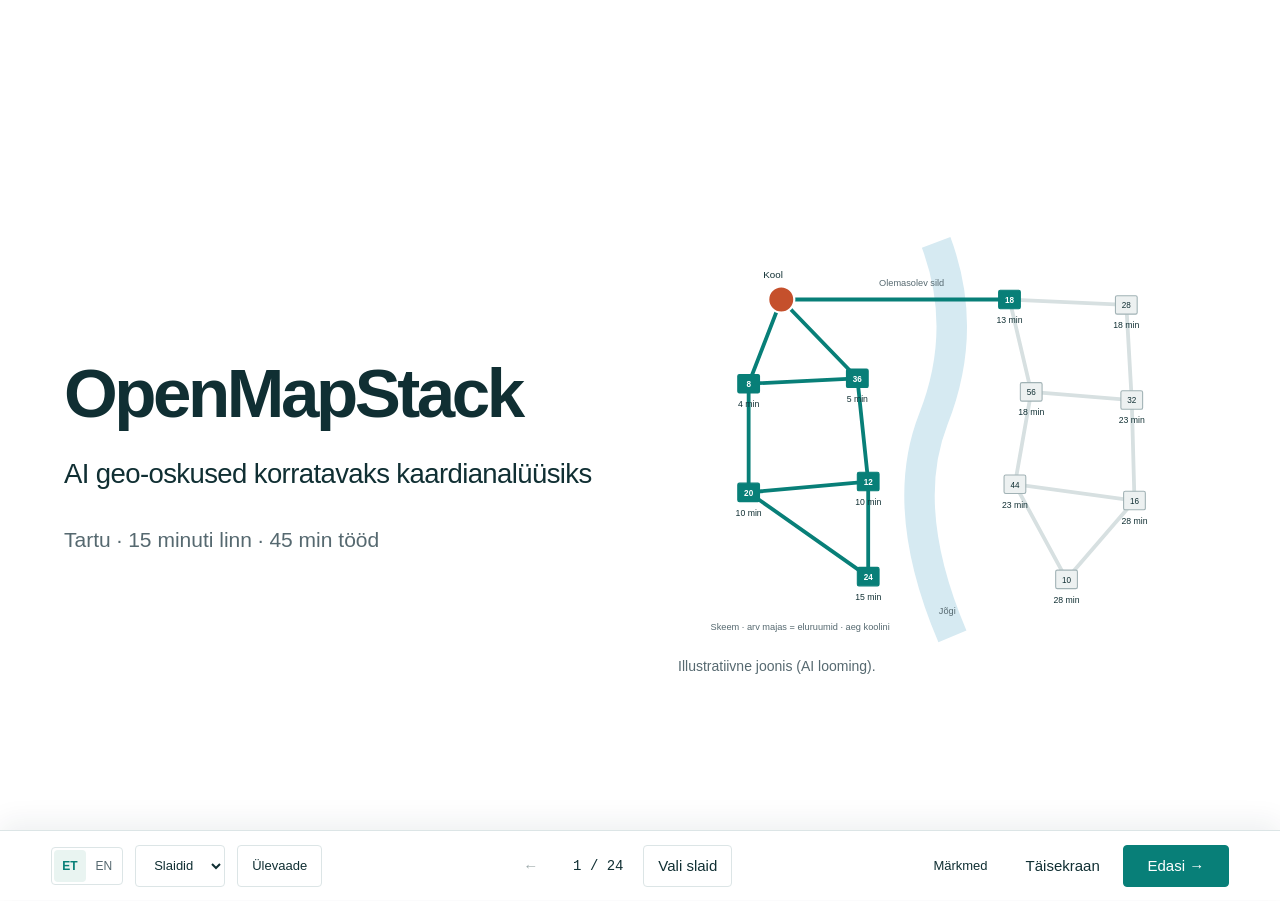
==== index.html @ 8eac8b62 "Hide presentation controls and share the slide overview" ====
<!DOCTYPE html>
<html lang="et">
<head>
<meta charset="utf-8">
<meta name="viewport" content="width=device-width, initial-scale=1">
<meta name="color-scheme" content="light">
<meta name="description" content="OpenMapStack: 45 minuti demo ja esitlus GIS-ekspertidele eesti ja inglise keeles.">
<title>OpenMapStack — korratav kaardianalüüs · 45 min</title>
<style>:root{--ink:#102f33;--muted:#566970;--teal:#087f78;--pale:#e9f4f1;--line:#dce5e6;--orange:#c5502c;--white:#fff;--soft:#f4f7f7;--mono:ui-monospace,SFMono-Regular,Consolas,monospace;font-family:Inter,"Segoe UI",Arial,sans-serif;color:var(--ink);background:var(--white);font-synthesis:none}
*{box-sizing:border-box}body{margin:0}button,input,select{font:inherit}button,a,input{touch-action:manipulation}button{cursor:pointer}button:disabled{cursor:default;opacity:.4}a{color:var(--teal);text-underline-offset:4px}button:focus-visible,a:focus-visible,input:focus-visible,summary:focus-visible{outline:3px solid var(--orange);outline-offset:4px}[hidden]{display:none!important}
#app{height:100dvh;min-height:380px;display:grid;grid-template-columns:minmax(0,1fr);grid-template-rows:minmax(0,1fr) 70px}#stage{min-width:0;overflow:auto;display:flex;align-items:center;justify-content:center;padding:38px 5vw 24px}.slide{width:100%;max-width:1550px;min-height:0;animation:enter .18s ease-out}.two>*,.cover>*{min-width:0}h1,h2,h3,p{margin:0}h1{font-size:clamp(48px,5.4vw,86px);line-height:1.04;letter-spacing:-.05em}h2{font-size:clamp(34px,3.65vw,60px);line-height:1.08;letter-spacing:-.04em;font-weight:720;margin-bottom:22px}h3{font-size:clamp(21px,1.8vw,29px);line-height:1.22;letter-spacing:-.025em}p,li{font-size:clamp(18px,1.6vw,25px);line-height:1.47}.lead{font-size:clamp(22px,2.15vw,35px);line-height:1.32;letter-spacing:-.022em}.sub{color:var(--muted)}.caption{font-size:14px;line-height:1.5;color:var(--muted);margin-top:12px}.note-line{font-size:18px;line-height:1.45;color:var(--muted);padding-top:18px;border-top:1px solid var(--line);margin-top:25px}.two{display:grid;grid-template-columns:1.05fr 1fr;gap:5vw;align-items:center}.two.wide{grid-template-columns:1.55fr 1fr;gap:3vw}.cover{display:grid;grid-template-columns:1.07fr 1fr;gap:3vw;align-items:center}.cover h1{margin-bottom:26px}.cover .lead{max-width:620px}.cover .sub{margin-top:32px;font-size:21px}.cover-map{width:100%;height:auto;max-height:620px}.big-question{font-size:clamp(40px,4.1vw,66px);line-height:1.12;letter-spacing:-.04em;max-width:1050px}.em{color:var(--teal)}.warning{color:var(--orange)}.huge{font-size:clamp(88px,10vw,154px);letter-spacing:-.065em;line-height:1;font-weight:720}.unit{font-size:clamp(25px,3vw,42px);font-weight:500;letter-spacing:-.025em}.list{list-style:none;padding:0;margin:0;display:grid;gap:24px}.list li{padding-bottom:20px;border-bottom:1px solid var(--line)}.list li:last-child{border:0;padding-bottom:0}.list strong{display:block;font-size:clamp(20px,1.8vw,29px);font-weight:650;margin-bottom:6px}.list span{color:var(--muted);font-size:clamp(17px,1.4vw,22px)}.flow{display:grid;grid-template-columns:repeat(4,1fr);gap:28px;margin:46px 0 36px}.flow.three{grid-template-columns:repeat(3,1fr)}.flow .step{position:relative}.flow .step:not(:last-child):after{content:'→';position:absolute;top:10px;right:0;color:var(--teal);font-size:30px}.step b.num{display:grid;place-items:center;width:52px;height:52px;border-radius:50%;background:var(--teal);color:white;font-size:23px;margin-bottom:24px}.step h3{margin-bottom:12px}.step p{font-size:21px;color:var(--muted);max-width:92%}.code{margin:0;background:var(--soft);padding:26px 30px;font-family:var(--mono);font-size:clamp(15px,1.25vw,20px);line-height:1.65;white-space:pre-wrap;overflow-wrap:anywhere;border-left:4px solid var(--teal)}.code .comment{color:var(--muted)}.code .key{color:var(--teal)}.prompt{font-size:clamp(20px,1.8vw,29px);line-height:1.5;background:var(--pale);padding:30px 36px;border-left:4px solid var(--teal)}.prompt p+p{margin-top:15px}.steps{display:grid;gap:18px}.step-row{display:grid;grid-template-columns:42px 1fr;gap:17px;align-items:start}.step-row b{width:36px;height:36px;display:grid;place-items:center;border-radius:50%;background:var(--teal);color:white}.step-row p{font-size:20px;color:var(--muted);margin-top:6px}.photo{display:block;width:100%;height:auto;border:1px solid var(--line);max-height:570px;object-fit:contain}.photo-button{padding:0;border:0;background:none;display:block;width:100%;cursor:zoom-in}.screenshot-frame{position:relative}.photo-label{font-size:15px;color:var(--muted);margin-bottom:9px}.demo-link{display:inline-flex;gap:12px;align-items:center;text-decoration:none;background:var(--teal);color:white;padding:14px 20px;font-size:18px;font-weight:600;border-radius:4px;margin-top:22px}.plain-link{font-size:16px;margin-top:15px;display:block}.table{width:100%;border-collapse:collapse;margin-top:24px}.table td,.table th{text-align:left;padding:15px 18px;border-bottom:1px solid var(--line);font-size:clamp(17px,1.45vw,22px);vertical-align:top}.table th{color:var(--muted);font-size:16px;font-weight:500}.table td:first-child{padding-left:0;font-weight:600}.table td:last-child{color:var(--muted)}.timeline{display:grid;gap:18px}.timeline-row{display:grid;grid-template-columns:100px 1fr;gap:20px;padding-bottom:18px;border-bottom:1px solid var(--line)}.timeline-row b{font-size:28px;color:var(--teal)}.timeline-row p{font-size:22px}.timeline-row small{display:block;font-size:17px;color:var(--muted);margin-top:4px}.schedule{display:flex;height:90px;margin:34px 0 20px;gap:5px}.schedule>div{background:var(--pale);padding:14px 18px;display:flex;flex-direction:column;justify-content:center;border-bottom:4px solid var(--teal)}.schedule>div:nth-child(2){background:var(--teal);color:white}.schedule>div:nth-child(3){background:var(--soft);border-color:var(--ink)}.schedule b{font-size:27px}.schedule span{font-size:17px}.network{width:100%;height:auto;max-height:470px;overflow:visible}.network .river{fill:none;stroke:#d6eaf2;stroke-width:56}.network .road{stroke:#d7e0e1;stroke-width:7;stroke-linecap:round}.network .reachable{stroke:var(--teal)}.network .bridge{stroke:var(--orange);stroke-dasharray:10 7}.network text{font-family:inherit;fill:var(--ink);font-size:18px}.network .house{fill:#edf1f1;stroke:#a1b2b5;stroke-width:2}.network .covered{fill:var(--teal);stroke:var(--teal)}.network .school{fill:var(--orange);stroke:white;stroke-width:4}.network .node-label{fill:white;font-size:15px;font-weight:bold}.network .legend{font-size:17px;fill:var(--muted)}.controls{display:grid;gap:16px;margin-top:22px}.range-row{display:flex;align-items:center;gap:20px}.range-row input{flex:1;min-width:60px;accent-color:var(--teal)}.range-row label{font-size:20px;white-space:nowrap}.check-row{display:flex;gap:12px;align-items:center;font-size:18px;line-height:1.4}.check-row input{width:19px;height:19px;accent-color:var(--teal)}.metric-line{font-size:19px;margin-top:10px;color:var(--muted)}.chart{width:100%;height:auto;max-height:400px;overflow:visible}.chart text{font-size:18px;fill:var(--muted);font-family:inherit}.chart .grid{stroke:var(--line);stroke-width:1}.chart .curve{fill:none;stroke:var(--teal);stroke-width:4}.chart .curve-bridge{fill:none;stroke:var(--orange);stroke-width:3;stroke-dasharray:8 5}.chart .cut{stroke:var(--orange);stroke-width:2;stroke-dasharray:6 5}.chart .marker{fill:var(--teal);stroke:white;stroke-width:3}.legend-row{font-size:16px;display:flex;gap:20px;align-items:center;margin-bottom:12px;color:var(--muted)}.legend-row span:before{content:'';display:inline-block;width:24px;height:3px;background:var(--teal);vertical-align:middle;margin-right:9px}.legend-row .alt:before{background:var(--orange)}.status-list{display:grid;gap:17px}.status-row{display:grid;grid-template-columns:150px 1fr;gap:25px;border-bottom:1px solid var(--line);padding:14px 0}.status-row b{font-family:var(--mono);font-size:19px}.status-row p{font-size:21px;color:var(--muted)}.costs{display:grid;grid-template-columns:repeat(3,1fr);gap:35px;margin:32px 0}.costs .huge{font-size:clamp(54px,6vw,94px)}.costs p{font-size:20px;margin-top:16px;color:var(--muted)}.quote{font-size:clamp(34px,3.8vw,60px);line-height:1.17;letter-spacing:-.04em;max-width:1200px}.source-links{display:grid;gap:12px;margin-top:30px}.source-links a{font-size:20px}.discussion{display:grid;grid-template-columns:repeat(3,1fr);gap:36px;margin-top:36px}.discussion h3{margin-bottom:15px}.discussion p{font-size:21px;color:var(--muted)}
footer{border-top:1px solid var(--line);display:flex;align-items:center;gap:12px;padding:0 4vw;background:white;z-index:4}.brand{font-size:16px;font-weight:700;letter-spacing:-.03em}.meta{margin-left:24px;font-size:13px;color:var(--muted)}.nav-center{display:flex;align-items:center;gap:12px;margin-left:auto}.nav-right{display:flex;gap:8px;margin-left:auto}.btn{border:1px solid var(--line);background:white;color:var(--ink);padding:10px 14px;border-radius:4px;font-size:15px;font-weight:500;min-height:42px;white-space:nowrap}.btn:hover{background:var(--soft)}.btn.primary{background:var(--teal);color:white;border-color:var(--teal);min-width:106px}.btn.primary:hover{background:#076d66}.btn.quiet{border-color:transparent}.counter{font-family:var(--mono);font-size:14px;min-width:66px;text-align:center}.progress{position:fixed;bottom:0;left:0;height:3px;background:var(--teal);transition:width .2s;z-index:5}.live{position:absolute;width:1px;height:1px;overflow:hidden;clip-path:inset(50%)}dialog{border:1px solid var(--line);border-radius:6px;padding:28px;color:var(--ink);width:min(740px,92vw);max-height:86dvh;background:white}dialog::backdrop{background:rgb(9 35 40 / .48)}dialog h2{font-size:30px;margin-bottom:8px}.dialog-head{display:flex;align-items:start;gap:20px;justify-content:space-between}.chooser-list{list-style:none;padding:0;margin:20px 0 0;display:grid;gap:4px}.chooser-list button{width:100%;display:grid;grid-template-columns:36px 1fr auto;gap:14px;align-items:center;text-align:left;padding:11px 13px;border:0;border-radius:4px;background:white;font-size:16px;color:var(--ink)}.chooser-list button:hover{background:var(--soft)}.chooser-list button[aria-current=true]{background:var(--pale);color:var(--teal)}.chooser-list small{color:var(--muted);font-size:12px}.chooser-section{font-size:12px;color:var(--muted);margin:20px 12px 8px;text-transform:uppercase;letter-spacing:.1em}.notes-panel{position:fixed;right:0;bottom:70px;top:0;width:min(550px,95vw);z-index:6;padding:30px;background:#f4f7f7;border-left:1px solid var(--line);overflow:auto;box-shadow:-10px 0 40px rgb(16 47 51 / .12)}.notes-panel h3{margin-top:20px}.notes-panel p,.notes-panel li{font-size:17px;line-height:1.6}.notes-panel ul{padding-left:22px}.notes-panel .note-time{font-family:var(--mono);font-size:14px;color:var(--teal);margin:15px 0}.notes-panel .hint{font-size:13px;color:var(--muted);margin-top:28px}.notes-toggle{font-size:13px}.lightbox{width:96vw;max-width:1700px;padding:14px}.lightbox img{width:100%;max-height:79dvh;object-fit:contain}.lightbox .dialog-head{align-items:center;margin-bottom:10px}.lightbox p{font-size:14px}.toast{position:fixed;left:50%;bottom:86px;transform:translateX(-50%);z-index:10;background:var(--ink);color:white;padding:13px 20px;border-radius:4px;font-size:15px;max-width:90vw;text-align:center}
@keyframes enter{from{opacity:.6;transform:translateY(5px)}to{opacity:1;transform:none}}@media(prefers-reduced-motion:reduce){*,*:before,*:after{animation:none!important;transition:none!important}}
@media(max-width:1000px){#stage{padding:28px 4vw}.meta{display:none}.cover{gap:20px}.flow{gap:20px;margin:30px 0}.flow .step:not(:last-child):after{right:-5px}.step p{font-size:17px}.code{padding:20px}.list{gap:18px}.photo{max-height:440px}.discussion p{font-size:18px}.status-row{grid-template-columns:130px 1fr}.network{max-height:380px}footer{padding:0 3vw;gap:6px}.nav-center{gap:5px}.nav-right{gap:4px}.btn{padding:9px 11px}.notes-toggle{display:none}}
@media(max-width:700px){#app{grid-template-rows:minmax(0,1fr) 62px}#stage{display:block;padding:28px 23px}.cover,.two,.two.wide{grid-template-columns:1fr;gap:25px}.cover-map{max-height:280px}.cover .sub{margin-top:22px;font-size:17px}h1{font-size:49px}h2{font-size:35px;margin-bottom:20px}.lead{font-size:24px}.list li{padding-bottom:14px}.list strong{font-size:22px}.list span{font-size:18px}.flow,.flow.three,.discussion{grid-template-columns:1fr 1fr;gap:28px 20px}.flow .step:not(:last-child):after{display:none}.flow .step b.num{width:38px;height:38px;font-size:18px;margin-bottom:14px}.flow h3{font-size:21px}.schedule{height:auto;flex-wrap:wrap}.schedule>div{flex:1!important;min-width:115px;padding:14px}.schedule b{font-size:24px}.schedule span{font-size:14px}.prompt{padding:20px;font-size:20px}.photo-label,.caption{font-size:12px}.photo{max-height:360px}.code{font-size:13px}.status-row{grid-template-columns:1fr;gap:8px}.costs{gap:14px}.costs .huge{font-size:45px}.costs p{font-size:15px}.costs .unit{font-size:21px}.table td,.table th{font-size:15px;padding:12px 8px}.timeline-row{grid-template-columns:75px 1fr;gap:12px}.timeline-row p{font-size:19px}.timeline-row b{font-size:23px}.brand{font-size:13px}.counter{font-size:12px;min-width:47px}.nav-center{margin-left:auto}.nav-right{margin-left:0}.btn{font-size:12px;padding:8px 10px;min-height:38px}.btn.primary{min-width:65px}.fullscreen-label{font-size:0}.fullscreen-label:after{content:'⛶';font-size:19px}.back-label{padding:8px;width:31px}.discussion{grid-template-columns:1fr;gap:22px}.notes-panel{bottom:62px}.note-line{font-size:16px}.range-row label{font-size:17px}.check-row{font-size:16px}}
@media print{#app{height:auto;display:block}#stage{display:block;padding:0}.slide{break-after:page;min-height:95vh;padding:35px;animation:none}footer,.progress,.notes-panel,dialog,.toast,.controls,.demo-link{display:none!important}h2{font-size:38px}.two,.cover{grid-template-columns:1fr 1fr}.photo{max-height:450px}}
@media(max-width:700px){h1{font-size:clamp(30px,10vw,44px)}}
@media(max-width:440px){footer{padding:0 14px}.brand{display:none}.nav-center{margin-left:0}.nav-right{margin-left:auto}}
@media(max-width:700px){.fullscreen-label:after{content:attr(data-compact-label);font-size:12px}}
.project-files-slide>.code{font-size:clamp(11px,1.4vw,18px);line-height:1.65;padding:20px;white-space:pre;overflow-wrap:normal;overflow-x:auto}
@media(min-width:701px) and (max-width:1000px){.range-row{display:block}.range-row input{display:block;width:100%;margin-top:10px}}
.language-switch{display:flex;align-items:center;gap:2px;border:1px solid var(--line);border-radius:4px;padding:2px;flex-shrink:0}
.language-button{border:0;padding:6px 8px;min-height:32px;font-size:12px;color:var(--muted)}
.language-button[aria-pressed=true]{background:var(--pale);color:var(--teal);font-weight:700}
@media(min-width:701px) and (max-width:1100px){footer .meta{display:none}footer .notes-toggle{display:none}}
.prompt em{font-synthesis:style}

/* Prezi camera coordinates stay independent of the browser viewport. */
#stage.prezi-stage{position:relative;display:block;padding:0;overflow:hidden;background-color:#edf4f3;background-image:radial-gradient(#c6d8d5 1px,transparent 1px);background-size:24px 24px;isolation:isolate}
.prezi-world{position:absolute;left:0;top:0;transform-origin:0 0;will-change:transform}
.prezi-route{position:absolute;overflow:visible;pointer-events:none}
.prezi-route polyline{fill:none;stroke:#b2cbc6;stroke-width:18;stroke-linejoin:round;stroke-linecap:round;stroke-dasharray:12 34}
.prezi-frame{position:absolute;width:1440px;height:900px;background:white;border-radius:14px;box-shadow:0 8px 70px rgb(16 47 51 / .09);outline:3px solid #d4e3e0}
.prezi-frame.is-current{outline:5px solid var(--teal)}
.prezi-frame .prezi-slide{width:100%;max-width:none;height:100%;padding:58px 70px;display:flex;flex-direction:column;justify-content:center;overflow:auto;animation:none;border-radius:inherit}
.prezi-slide h1{font-size:78px}.prezi-slide h2{font-size:52px}.prezi-slide h3{font-size:27px}.prezi-slide p,.prezi-slide li{font-size:23px}.prezi-slide .lead{font-size:31px}.prezi-slide .caption{font-size:14px}.prezi-slide .sub{font-size:22px}.prezi-slide .note-line{font-size:18px}
.prezi-slide .cover{grid-template-columns:1.07fr 1fr;gap:44px}.prezi-slide .cover .sub{font-size:21px;margin-top:32px}
.prezi-slide .two{grid-template-columns:1.05fr 1fr;gap:64px}.prezi-slide .two.wide{grid-template-columns:1.55fr 1fr;gap:44px}
.prezi-slide .network{max-height:470px}.prezi-slide .photo{max-height:570px}.prezi-slide .photo-label{font-size:15px}
.prezi-slide .list{gap:24px}.prezi-slide .list strong{font-size:27px}.prezi-slide .list span{font-size:21px}
.prezi-slide .flow{grid-template-columns:repeat(4,1fr);gap:28px;margin:42px 0 32px}.prezi-slide .flow.three{grid-template-columns:repeat(3,1fr)}
.prezi-slide .flow .step:not(:last-child):after{display:block}.prezi-slide .step b.num{width:52px;height:52px;font-size:23px;margin-bottom:24px}.prezi-slide .step p{font-size:21px}
.prezi-slide .code{font-size:18px;padding:26px 30px}.prezi-slide .project-files-slide>.code{font-size:16px;line-height:1.65;padding:20px}
.prezi-slide .big-question{font-size:59px}.prezi-slide .quote{font-size:54px}.prezi-slide .huge{font-size:140px}.prezi-slide .unit{font-size:38px}
.prezi-slide .table td,.prezi-slide .table th{font-size:21px;padding:15px 18px}.prezi-slide .table th{font-size:16px}
.prezi-slide .discussion{grid-template-columns:repeat(3,1fr);gap:36px}.prezi-slide .discussion p{font-size:21px}
.prezi-slide .range-row{display:flex;gap:20px}.prezi-slide .range-row label{font-size:20px}.prezi-slide .range-row input{width:auto;margin:0}.prezi-slide .check-row{font-size:18px}
.prezi-slide .schedule{height:90px;flex-wrap:nowrap}.prezi-slide .schedule>div{flex:revert!important;min-width:0;padding:14px 18px}.prezi-slide .schedule>div:nth-child(1){flex:16!important}.prezi-slide .schedule>div:nth-child(2){flex:15!important}.prezi-slide .schedule>div:nth-child(3){flex:12!important}.prezi-slide .schedule>div:nth-child(4){flex:2!important}.prezi-slide .schedule b{font-size:27px}.prezi-slide .schedule span{font-size:17px}
.prezi-slide .status-row{grid-template-columns:150px 1fr;gap:25px}.prezi-slide .timeline-row{grid-template-columns:100px 1fr;gap:20px}.prezi-slide .timeline-row b{font-size:28px}.prezi-slide .timeline-row p{font-size:22px}
.prezi-slide .costs{gap:35px}.prezi-slide .costs .huge{font-size:86px}.prezi-slide .costs p{font-size:20px}.prezi-slide .costs .unit{font-size:38px}
.prezi-preview{pointer-events:none;user-select:none}
.prezi-card-go{position:absolute;inset:0;border:0;background:transparent;border-radius:inherit;cursor:zoom-in;color:var(--ink);text-align:left}
.prezi-card-go:hover,.prezi-card-go:focus-visible{outline:12px solid var(--teal);outline-offset:12px;background:rgb(0 127 118 / .04)}
.prezi-card-number{position:absolute;top:0;left:0;font-size:var(--prezi-label-size);font-family:var(--mono);font-weight:700;background:var(--teal);color:white;padding:18px 28px;border-radius:12px 0 18px 0}
.prezi-card-caption{position:absolute;top:calc(100% + 24px);left:0;right:0;white-space:nowrap;overflow:hidden;text-overflow:ellipsis;font-size:var(--prezi-label-size);line-height:1.3;font-weight:600}
.is-moving .prezi-card-go{pointer-events:none}.is-overview .prezi-slide{pointer-events:none}
.mode-switch{font-size:13px;flex-shrink:0;cursor:pointer;max-width:110px}

/* The slide owns the viewport; controls appear over it only when needed. */
:root{--controls-height:70px}
@media screen{
 #app{grid-template-rows:minmax(0,1fr);min-height:0}
 .controls-dock{position:fixed;bottom:0;left:0;right:0;height:22px;z-index:8}
 .controls-reveal{position:absolute;bottom:0;left:50%;transform:translateX(-50%);width:88px;height:22px;border:0;background:transparent;padding:0;border-radius:8px 8px 0 0}
 .controls-reveal:before{content:'';display:block;width:42px;height:3px;margin:9px auto;background:var(--muted);opacity:.35;border-radius:3px}
 .controls-reveal:hover:before,.controls-reveal:focus-visible:before{opacity:1}
 #presentation-controls{position:absolute;bottom:0;left:0;right:0;height:var(--controls-height);box-shadow:0 -8px 28px rgb(16 47 51 / .07);transform:translateY(calc(100% + 1px));visibility:hidden;pointer-events:none;transition:transform .18s ease,visibility 0s .18s}
 .controls-dock:is(.is-visible,:focus-within) #presentation-controls{transform:translateY(0);visibility:visible;pointer-events:auto;transition-delay:0s}
 .overview-toggle{font-size:13px;flex-shrink:0}
 .notes-panel{bottom:var(--controls-height)}
 .toast{bottom:calc(var(--controls-height) + 16px)}
}
@media(hover:hover) and (pointer:fine){
 .controls-dock:hover #presentation-controls{transform:translateY(0);visibility:visible;pointer-events:auto;transition-delay:0s}
}
@media(min-width:901px) and (max-width:1400px){footer .brand,footer .meta{display:none}}
@media(max-width:900px){
 :root{--controls-height:106px}
 #presentation-controls{display:grid;grid-template-columns:auto auto 1fr;grid-template-rows:40px 40px;gap:4px 8px;padding:10px 14px}
 footer .brand,footer .meta,footer .notes-toggle{display:none}
 .language-switch{grid-row:1;grid-column:1;justify-self:start}
 .mode-switch{grid-row:1;grid-column:2;justify-self:start;min-height:36px;padding:6px 10px}
 .overview-toggle{grid-row:1;grid-column:3;justify-self:end;min-height:36px;padding:6px 10px}
 .nav-center{grid-row:2;grid-column:1 / 3;margin-left:0;gap:4px}
 .nav-right{grid-row:2;grid-column:3;margin-left:0;justify-self:end;gap:4px}
 .fullscreen-label{font-size:0;width:36px;padding:6px}
 .fullscreen-label:after{content:'';display:inline-block;width:16px;height:16px;vertical-align:middle;background:url("data:image/svg+xml,%3Csvg xmlns='http://www.w3.org/2000/svg' viewBox='0 0 20 20' fill='none' stroke='%23102f33' stroke-width='2'%3E%3Cpath d='M7 2H2v5m11-5h5v5M2 13v5h5m11-5v5h-5'/%3E%3C/svg%3E") center / contain no-repeat}
}
@media print{.controls-dock{display:none!important}}
</style>
</head>
<body>
<div id="app">
  <main id="stage" aria-label="Esitluse slaid" tabindex="-1"></main>
  <div class="controls-dock is-visible" id="controls-dock">
  <button id="controls-reveal" class="controls-reveal" aria-label="Näita juhtnuppe" aria-controls="presentation-controls"></button>
  <footer id="presentation-controls" aria-label="Esitluse juhtnupud">
    <span class="brand">OpenMapStack</span><div class="language-switch" role="group" aria-label="Esitluse keel"><button class="btn language-button" data-language="et" aria-label="Eesti" aria-pressed="true">ET</button><button class="btn language-button" data-language="en" aria-label="English" aria-pressed="false">EN</button></div><span class="meta" id="timing"></span>
    <select class="btn mode-switch" id="presentation-mode" aria-label="Esitlusvaade (P)" aria-keyshortcuts="P"><option value="slides">Slaidid</option><option value="prezi">Prezi</option></select>
    <button class="btn overview-toggle" id="prezi-overview" aria-keyshortcuts="O" aria-pressed="false">Ülevaade</button>
    <div class="nav-center"><button class="btn quiet back-label" id="previous" aria-label="Eelmine slaid">←</button><span class="counter" id="counter"></span><button class="btn" id="choose">Vali slaid</button></div>
    <div class="nav-right"><button class="btn quiet notes-toggle" id="notes-toggle" aria-label="Näita esinejamärkmeid" aria-expanded="false">Märkmed</button><button class="btn quiet fullscreen-label" id="fullscreen" data-compact-label="Täisekraan" aria-label="Lülita täisekraan">Täisekraan</button><button class="btn primary" id="next">Edasi →</button></div>
  </footer>
  </div>
</div>
<div class="progress" id="progress" aria-hidden="true"></div>
<div class="live" id="announcement" aria-live="polite"></div>
<dialog id="chooser" aria-labelledby="chooser-title"><div class="dialog-head"><div><h2 id="chooser-title">Vali slaid</h2><p class="caption">24 slaidi · 45 minutit · ← → liikumiseks · N märkmeteks · F täisekraaniks</p></div><button class="btn quiet" data-close="chooser" aria-label="Sulge slaidivalik">✕</button></div><ol class="chooser-list" id="chooser-list"></ol></dialog>
<aside class="notes-panel" id="notes" aria-label="Esinejamärkmed" hidden><div class="dialog-head"><h3>Esinejamärkmed</h3><button class="btn quiet" id="close-notes" aria-label="Sulge märkmed">✕</button></div><div id="notes-body"></div></aside>
<dialog class="lightbox" id="lightbox" aria-labelledby="lightbox-title"><div class="dialog-head"><p id="lightbox-title"></p><button class="btn" data-close="lightbox" aria-label="Sulge ekraanipilt">Sulge</button></div><img id="lightbox-img" alt=""></dialog>
<div id="toast" class="toast" role="status" hidden></div>
<script>// Localisation stays offline and keeps the existing slide URLs stable.
let language='et';
try { language=localStorage.getItem('openmapstack-talk-language')==='en'?'en':'et'; } catch {}
const requestedLanguage=new URLSearchParams(location.search).get('lang');
if(['et','en'].includes(requestedLanguage))language=requestedLanguage;
const tr=(et,en)=>language==='en'?en:et;
function updateFullscreenLabel(){
 const on=Boolean(document.fullscreenElement),button=$('#fullscreen');
 button.textContent=on?tr('Välju täisekraanist','Exit fullscreen'):tr('Täisekraan','Fullscreen');
 button.dataset.compactLabel=on?tr('Välju','Exit'):tr('Täisekraan','Fullscreen');
 button.setAttribute('aria-label',on?tr('Välju täisekraanist','Exit fullscreen'):tr('Lülita täisekraan','Toggle fullscreen'));
}
function updateChrome(){
 document.documentElement.lang=language;
 document.querySelector('meta[name="description"]').content=tr('OpenMapStack: 45 minuti demo ja esitlus GIS-ekspertidele eesti ja inglise keeles.','OpenMapStack: a 45-minute demo and presentation for GIS experts in Estonian and English.');
 const textEntries=[
  ['#choose','Vali slaid','Choose slide'],['#next','Edasi →','Next →'],['#notes-toggle','Märkmed','Notes'],
  ['#chooser-title','Vali slaid','Choose slide'],['#notes .dialog-head h3','Esinejamärkmed','Speaker notes'],
  ['[data-close="lightbox"]','Sulge','Close'],
  ['#presentation-mode option[value="slides"]','Slaidid','Slides'],
  ['#prezi-overview',overviewOpen?'Tagasi slaidile':'Ülevaade',overviewOpen?'Back to slide':'Overview'],
  ['#chooser .caption','24 slaidi · 45 minutit · ← → liikumiseks · N märkmeteks · F täisekraaniks','24 slides · 45 minutes · ← → navigate · N notes · F fullscreen']
 ];
 for(const [selector,et,en] of textEntries)$(selector).textContent=tr(et,en);
 const ariaEntries=[
  ['#stage','Esitluse slaid','Presentation slide'],['footer','Esitluse juhtnupud','Presentation controls'],
  ['#previous','Eelmine slaid','Previous slide'],['#notes-toggle','Näita esinejamärkmeid','Show speaker notes'],
  ['[data-close="chooser"]','Sulge slaidivalik','Close slide chooser'],['#notes','Esinejamärkmed','Speaker notes'],
  ['#close-notes','Sulge märkmed','Close notes'],['[data-close="lightbox"]','Sulge ekraanipilt','Close screenshot'],
  ['.language-switch','Esitluse keel','Presentation language'],
  ['#presentation-mode','Esitlusvaade (P)','Presentation view (P)'],
  ['#prezi-overview',overviewOpen?'Tagasi slaidile (O)':'Esitluse ülevaade (O)',overviewOpen?'Back to slide (O)':'Presentation overview (O)'],
  ['#controls-reveal','Näita juhtnuppe','Show presentation controls']
 ];
 for(const [selector,et,en] of ariaEntries)$(selector).setAttribute('aria-label',tr(et,en));
 for(const button of document.querySelectorAll('[data-language]'))button.setAttribute('aria-pressed',String(button.dataset.language===language));
 $('#prezi-overview').setAttribute('aria-pressed',String(overviewOpen));
 updateFullscreenLabel();
}
function setLanguage(next){
 if(!['et','en'].includes(next)||next===language)return;
 language=next;SLIDES=language==='en'?SLIDES_EN:SLIDES_ET;
 try { localStorage.setItem('openmapstack-talk-language',language); } catch {}
 $('#toast').hidden=true;render(true);
}

// Actual Tartu bridges dashboard screenshots are embedded by build.py.
const IMAGES = {"analysis": "[data-uri]", "map": "[data-uri]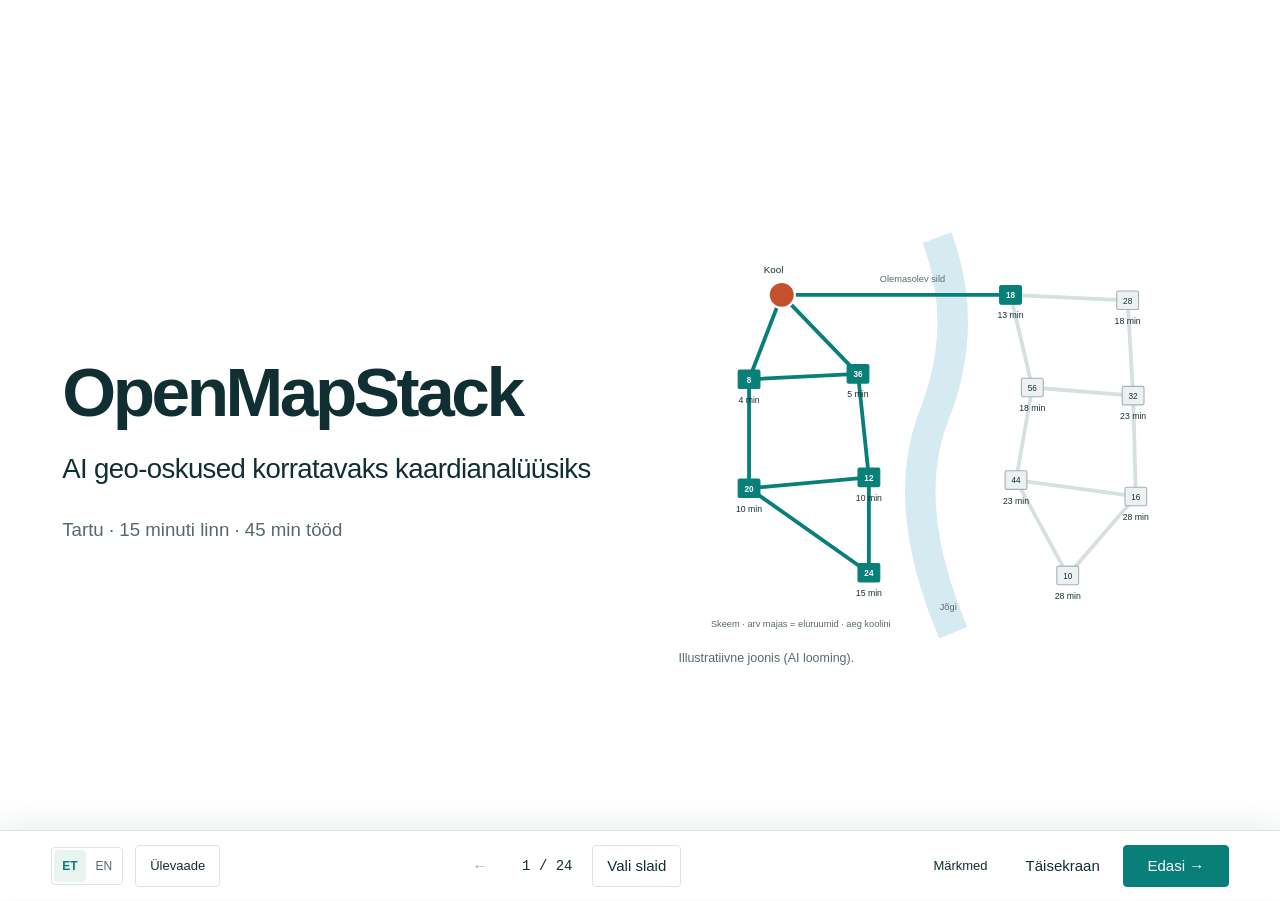
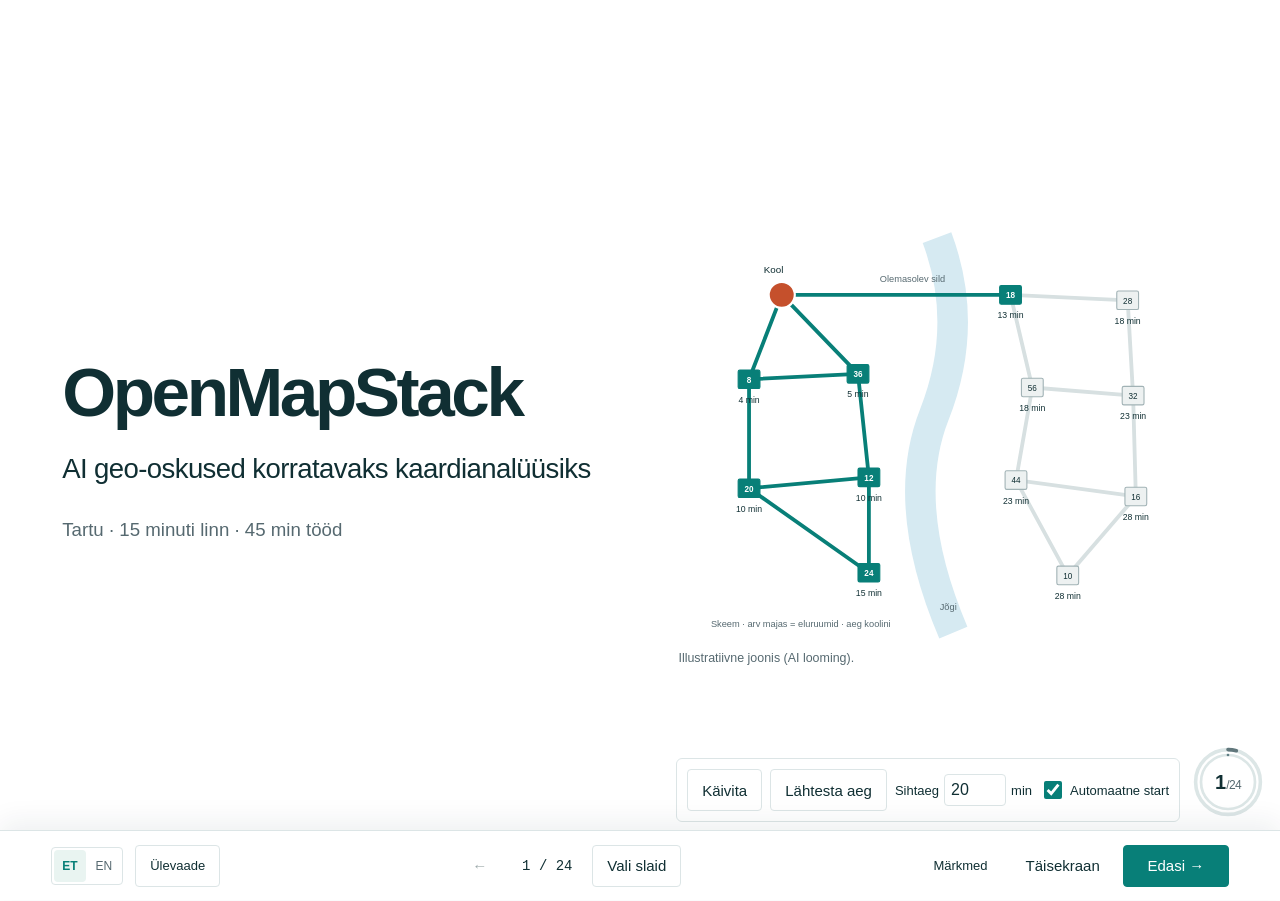
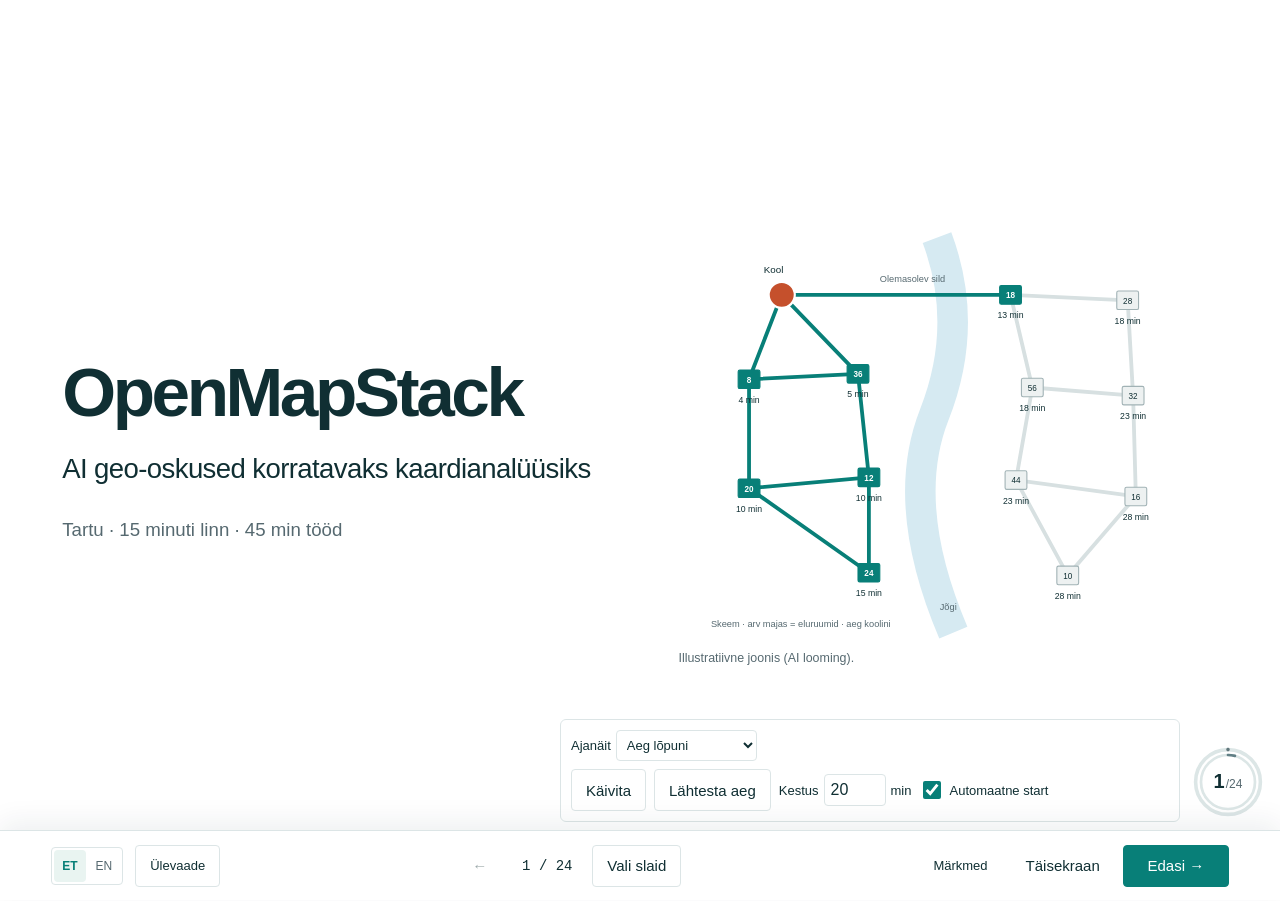
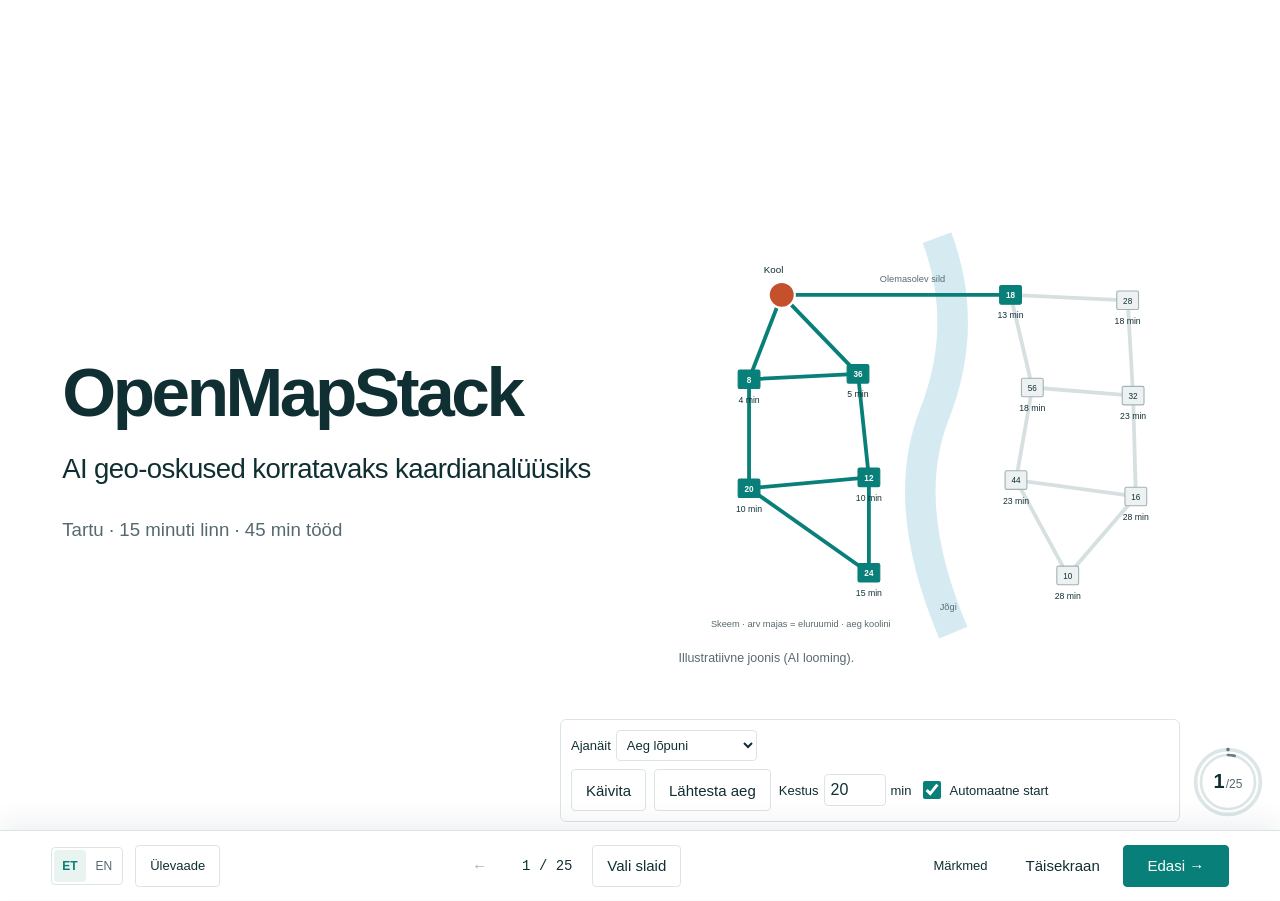
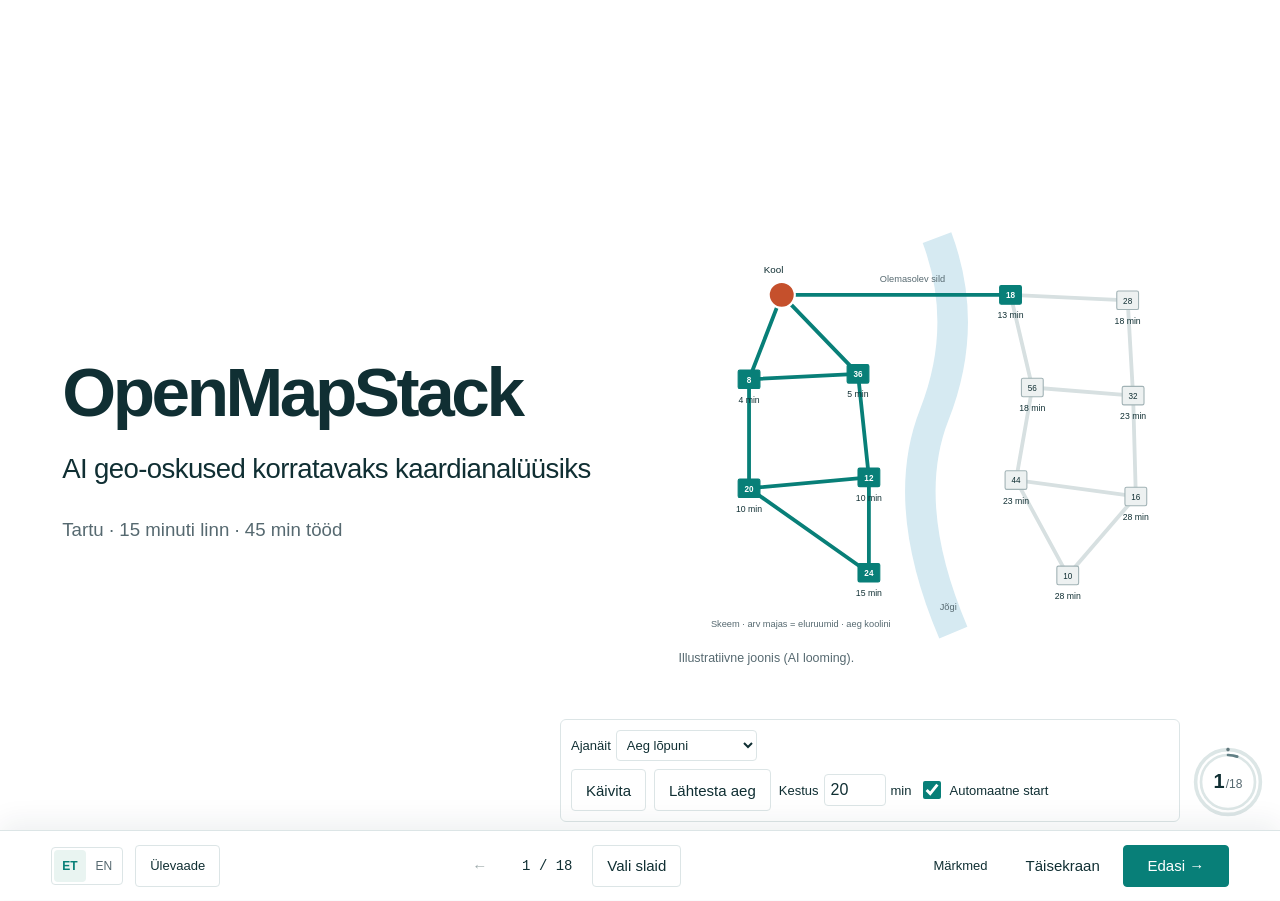
